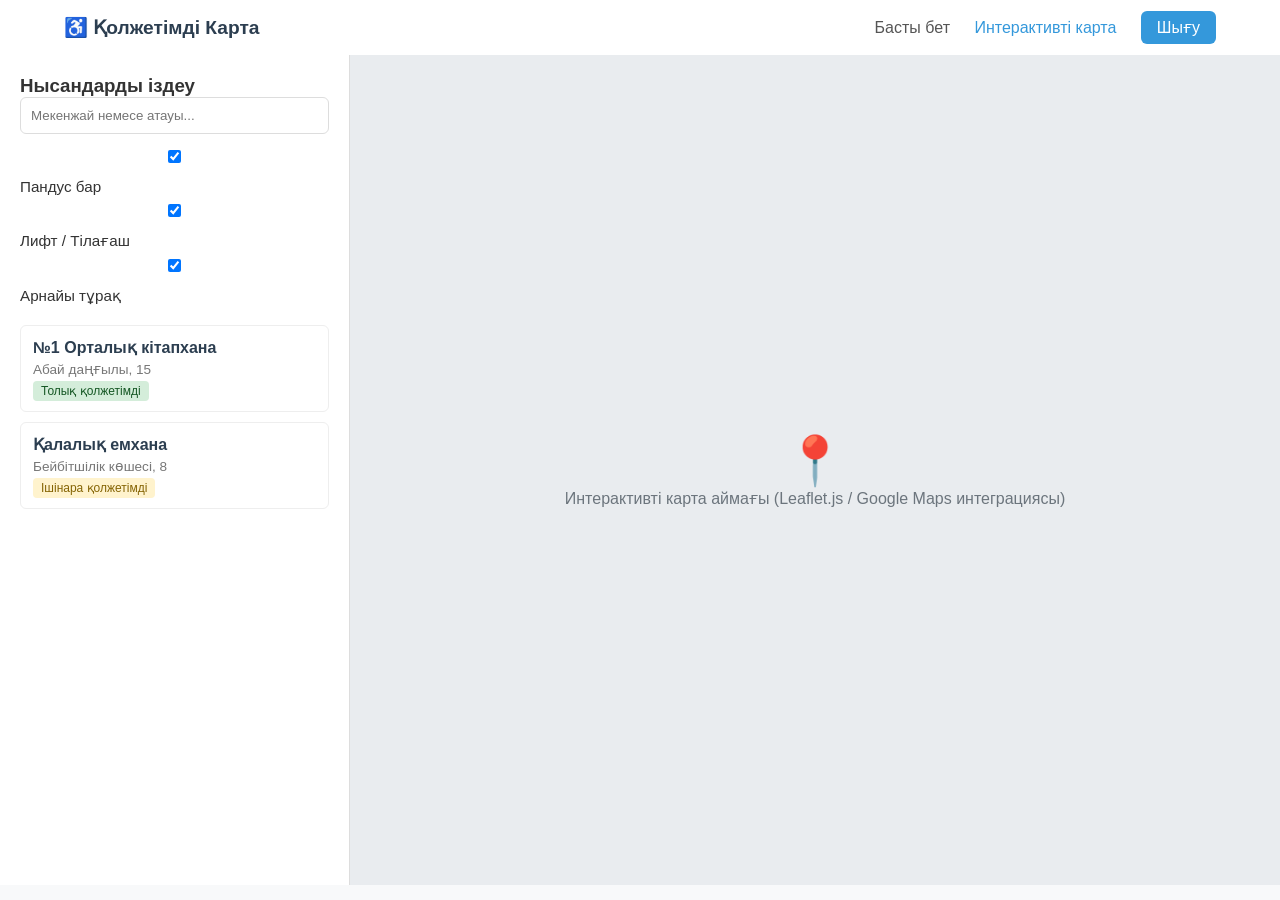
==== map.html @ b14cfa29 "Create map.html" ====
<!DOCTYPE html>
<html lang="kk">
<head>
    <meta charset="UTF-8">
    <meta name="viewport" content="width=device-width, initial-scale=1.0">
    <title>Интерактивті карта - Қолжетімді нысандар</title>
    <link rel="stylesheet" href="style.css">
</head>
<body>
    <header class="navbar">
        <div class="logo">♿ Қолжетімді Карта</div>
        <nav class="nav-links">
            <a href="index.php">Басты бет</a>
            <a href="map.php" class="active">Интерактивті карта</a>
            <a href="login.php" class="btn-login">Шығу</a>
        </nav>
    </header>

    <div class="app-container">
        <aside class="sidebar">
            <h3>Нысандарды іздеу</h3>
            <input type="text" id="searchInput" placeholder="Мекенжай немесе атауы..." onkeyup="filterLocations()">
            
            <div class="filters">
                <label><input type="checkbox" checked> Пандус бар</label>
                <label><input type="checkbox" checked> Лифт / Тілағаш</label>
                <label><input type="checkbox" checked> Арнайы тұрақ</label>
            </div>

            <div class="location-list">
                <div class="loc-item">
                    <h4>№1 Орталық кітапхана</h4>
                    <p>Абай даңғылы, 15</p>
                    <span class="badge accessible">Толық қолжетімді</span>
                </div>
                <div class="loc-item">
                    <h4>Қалалық емхана</h4>
                    <p>Бейбітшілік көшесі, 8</p>
                    <span class="badge partial">Ішінара қолжетімді</span>
                </div>
            </div>
        </aside>

        <main class="map-view">
            <div class="map-placeholder">
                <div class="map-pin">📍</div>
                <p>Интерактивті карта аймағы (Leaflet.js / Google Maps интеграциясы)</p>
            </div>
        </main>
    </div>

    <script src="script.js"></script>
</body>
</html>
---- style.css ----
* {
    margin: 0;
    padding: 0;
    box-sizing: border-box;
    font-family: 'Segoe UI', Tahoma, Geneva, Verdana, sans-serif;
}

body {
    background-color: #f8f9fa;
    color: #333;
}

.navbar {
    display: flex;
    justify-content: space-between;
    align-items: center;
    padding: 1rem 5%;
    background: #ffffff;
    box-shadow: 0 2px 5px rgba(0,0,0,0.05);
}

.logo {
    font-size: 1.2rem;
    font-weight: bold;
    color: #2c3e50;
}

.nav-links a {
    margin-left: 20px;
    text-decoration: none;
    color: #555;
    font-weight: 500;
}

.nav-links a.active, .nav-links a:hover {
    color: #3498db;
}

.btn-login, .btn-primary {
    background: #3498db;
    color: white !important;
    padding: 8px 16px;
    border-radius: 6px;
    transition: background 0.3s;
}

.btn-login:hover, .btn-primary:hover {
    background: #2980b9;
}

/* Hero Section */
.hero-section {
    display: flex;
    align-items: center;
    justify-content: space-between;
    padding: 5% 10%;
    min-height: 80vh;
    gap: 40px;
}

.hero-content h1 {
    font-size: 2.5rem;
    color: #2c3e50;
    margin-bottom: 20px;
}

.hero-content p {
    font-size: 1.1rem;
    color: #666;
    margin-bottom: 30px;
}

.hero-buttons {
    display: flex;
    gap: 15px;
}

.btn-secondary {
    border: 2px solid #3498db;
    color: #3498db;
    padding: 8px 16px;
    border-radius: 6px;
    text-decoration: none;
    font-weight: 500;
}

.hero-image {
    flex: 1;
    background: #e2e8f0;
    height: 300px;
    border-radius: 12px;
    display: flex;
    align-items: center;
    justify-content: center;
    font-weight: bold;
    color: #64748b;
}

/* Auth Pages */
.auth-body {
    display: flex;
    align-items: center;
    justify-content: center;
    height: 100vh;
    background: #f0f2f5;
}

.auth-box {
    background: white;
    padding: 40px;
    border-radius: 10px;
    box-shadow: 0 4px 12px rgba(0,0,0,0.1);
    width: 100%;
    max-width: 400px;
}

.auth-box h2 {
    margin-bottom: 20px;
    color: #2c3e50;
}

.input-group {
    margin-bottom: 15px;
}

.input-group label {
    display: block;
    margin-bottom: 5px;
    font-size: 0.9rem;
    color: #555;
}

.input-group input {
    width: 100%;
    padding: 10px;
    border: 1px solid #ddd;
    border-radius: 6px;
}

.full-width {
    width: 100%;
    border: none;
    cursor: pointer;
    padding: 10px;
    font-size: 1rem;
}

.auth-switch, .back-home {
    margin-top: 15px;
    font-size: 0.9rem;
    text-align: center;
}

/* Map Layout */
.app-container {
    display: flex;
    height: calc(100vh - 70px);
}

.sidebar {
    width: 350px;
    background: white;
    padding: 20px;
    border-right: 1px solid #ddd;
    overflow-y: auto;
}

.sidebar input {
    width: 100%;
    padding: 10px;
    border: 1px solid #ddd;
    border-radius: 6px;
    margin-bottom: 15px;
}

.filters {
    display: flex;
    flex-direction: column;
    gap: 8px;
    margin-bottom: 20px;
    font-size: 0.95rem;
}

.loc-item {
    padding: 12px;
    border: 1px solid #eee;
    border-radius: 6px;
    margin-bottom: 10px;
    cursor: pointer;
    transition: background 0.2s;
}

.loc-item:hover {
    background: #f8f9fa;
}

.loc-item h4 {
    font-size: 1rem;
    color: #2c3e50;
}

.loc-item p {
    font-size: 0.85rem;
    color: #777;
    margin: 4px 0;
}

.badge {
    font-size: 0.75rem;
    padding: 3px 8px;
    border-radius: 4px;
    font-weight: 500;
}

.badge.accessible {
    background: #d4edda;
    color: #155724;
}

.badge.partial {
    background: #fff3cd;
    color: #856404;
}

.map-view {
    flex: 1;
    background: #e9ecef;
    display: flex;
    align-items: center;
    justify-content: center;
}

.map-placeholder {
    text-align: center;
    color: #6c757d;
}

.map-pin {
    font-size: 3rem;
    animation: bounce 1.5s infinite;
}

@keyframes bounce {
    0%, 100% { transform: translateY(0); }
    50% { transform: translateY(-10px); }
}

/* Footer */
.footer {
    text-align: center;
    padding: 20px;
    background: #fff;
    border-top: 1px solid #ddd;
    font-size: 0.9rem;
    color: #666;
}

/* Responsive */
@media (max-width: 768px) {
    .hero-section {
        flex-direction: column;
        text-align: center;
    }
    .hero-buttons {
        justify-content: center;
    }
    .app-container {
        flex-direction: column;
    }
    .sidebar {
        width: 100%;
        height: 40vh;
    }
    .map-view {
        height: 60vh;
    }
}
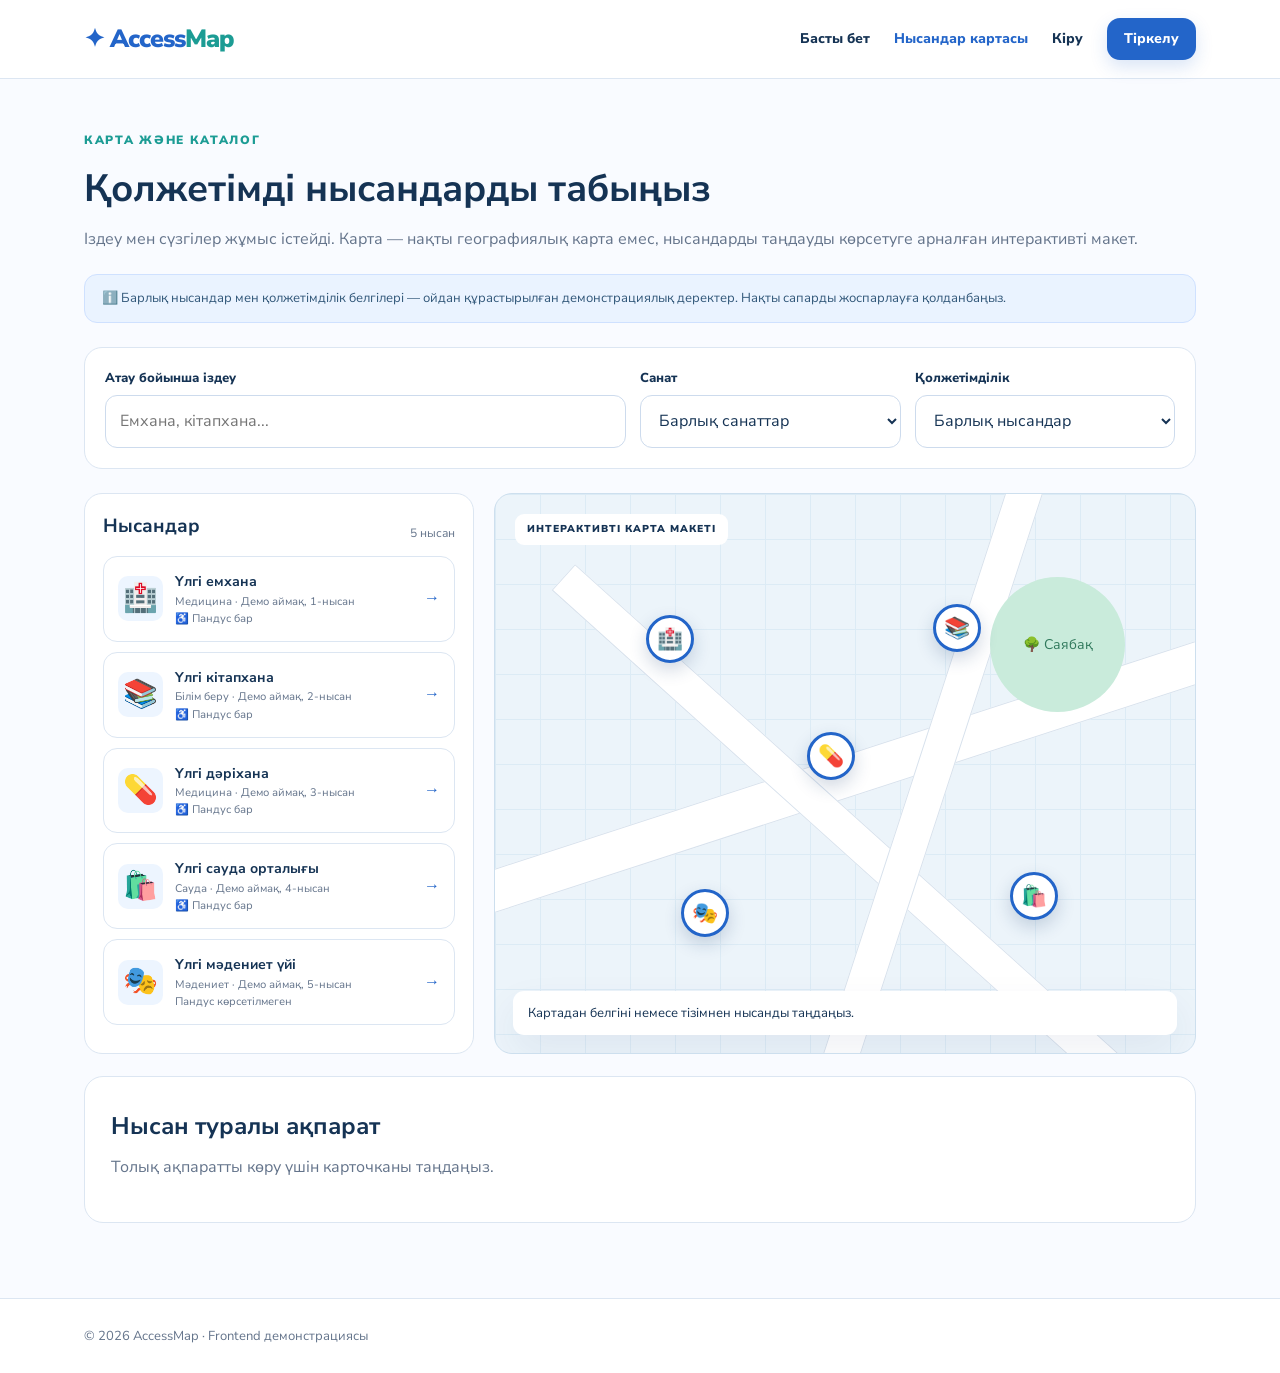
==== commit af41e15c: "Add files via upload" ====
--- a/map.html
+++ b/map.html
@@ -1,54 +1,19 @@
 <!DOCTYPE html>
 <html lang="kk">
-<head>
-    <meta charset="UTF-8">
-    <meta name="viewport" content="width=device-width, initial-scale=1.0">
-    <title>Интерактивті карта - Қолжетімді нысандар</title>
-    <link rel="stylesheet" href="style.css">
-</head>
+<head><meta charset="UTF-8"><meta name="viewport" content="width=device-width, initial-scale=1.0"><title>Нысандар картасы — AccessMap</title><link rel="stylesheet" href="style.css"></head>
 <body>
-    <header class="navbar">
-        <div class="logo">♿ Қолжетімді Карта</div>
-        <nav class="nav-links">
-            <a href="index.php">Басты бет</a>
-            <a href="map.php" class="active">Интерактивті карта</a>
-            <a href="login.php" class="btn-login">Шығу</a>
-        </nav>
-    </header>
-
-    <div class="app-container">
-        <aside class="sidebar">
-            <h3>Нысандарды іздеу</h3>
-            <input type="text" id="searchInput" placeholder="Мекенжай немесе атауы..." onkeyup="filterLocations()">
-            
-            <div class="filters">
-                <label><input type="checkbox" checked> Пандус бар</label>
-                <label><input type="checkbox" checked> Лифт / Тілағаш</label>
-                <label><input type="checkbox" checked> Арнайы тұрақ</label>
-            </div>
-
-            <div class="location-list">
-                <div class="loc-item">
-                    <h4>№1 Орталық кітапхана</h4>
-                    <p>Абай даңғылы, 15</p>
-                    <span class="badge accessible">Толық қолжетімді</span>
-                </div>
-                <div class="loc-item">
-                    <h4>Қалалық емхана</h4>
-                    <p>Бейбітшілік көшесі, 8</p>
-                    <span class="badge partial">Ішінара қолжетімді</span>
-                </div>
-            </div>
-        </aside>
-
-        <main class="map-view">
-            <div class="map-placeholder">
-                <div class="map-pin">📍</div>
-                <p>Интерактивті карта аймағы (Leaflet.js / Google Maps интеграциясы)</p>
-            </div>
-        </main>
+  <header class="header"><div class="container nav"><a class="logo" href="index.html">✦ Access<span>Map</span></a><nav class="links" id="navLinks"><a href="index.html">Басты бет</a><a class="active" href="map.html">Нысандар картасы</a><a href="login.html">Кіру</a><a class="button small" href="register.html">Тіркелу</a></nav><button class="menu" id="menuBtn" aria-label="Мәзірді ашу" aria-expanded="false">☰</button></div></header>
+  <main class="container map-page">
+    <span class="eyebrow">Карта және каталог</span><h1>Қолжетімді нысандарды табыңыз</h1><p class="muted">Іздеу мен сүзгілер жұмыс істейді. Карта — нақты географиялық карта емес, нысандарды таңдауды көрсетуге арналған интерактивті макет.</p>
+    <div class="notice">ℹ️ Барлық нысандар мен қолжетімділік белгілері — ойдан құрастырылған демонстрациялық деректер. Нақты сапарды жоспарлауға қолданбаңыз.</div>
+    <div class="search-bar"><div class="field"><label for="search">Атау бойынша іздеу</label><input id="search" type="search" placeholder="Емхана, кітапхана..."></div><div class="field"><label for="category">Санат</label><select id="category"><option value="all">Барлық санаттар</option><option value="Медицина">Медицина</option><option value="Білім беру">Білім беру</option><option value="Сауда">Сауда</option><option value="Мәдениет">Мәдениет</option></select></div><div class="field"><label for="feature">Қолжетімділік</label><select id="feature"><option value="all">Барлық нысандар</option><option value="ramp">Пандусы бар</option><option value="lift">Лифті бар</option><option value="parking">Арнайы тұрағы бар</option></select></div></div>
+    <div class="map-layout">
+      <section class="place-list"><div class="list-heading"><h2>Нысандар</h2><span id="resultCount"></span></div><div id="places"></div></section>
+      <section class="demo-map" aria-label="Демонстрациялық карта"><div class="map-label">ИНТЕРАКТИВТІ КАРТА МАКЕТІ</div><div class="map-road road-one"></div><div class="map-road road-two"></div><div class="map-road road-three"></div><div class="map-park">🌳 Саябақ</div><div id="mapPins"></div><div class="map-note" id="mapNote">Картадан белгіні немесе тізімнен нысанды таңдаңыз.</div></section>
     </div>
-
-    <script src="script.js"></script>
+    <section class="detail" id="detail"><h2>Нысан туралы ақпарат</h2><p class="muted">Толық ақпаратты көру үшін карточканы таңдаңыз.</p></section>
+  </main>
+  <footer class="footer"><div class="container">© 2026 AccessMap · Frontend демонстрациясы</div></footer>
+  <script src="data.js"></script><script src="app.js"></script>
 </body>
 </html>
--- a/style.css
+++ b/style.css
@@ -1,277 +1,11 @@
-* {
-    margin: 0;
-    padding: 0;
-    box-sizing: border-box;
-    font-family: 'Segoe UI', Tahoma, Geneva, Verdana, sans-serif;
-}
-
-body {
-    background-color: #f8f9fa;
-    color: #333;
-}
-
-.navbar {
-    display: flex;
-    justify-content: space-between;
-    align-items: center;
-    padding: 1rem 5%;
-    background: #ffffff;
-    box-shadow: 0 2px 5px rgba(0,0,0,0.05);
-}
-
-.logo {
-    font-size: 1.2rem;
-    font-weight: bold;
-    color: #2c3e50;
-}
-
-.nav-links a {
-    margin-left: 20px;
-    text-decoration: none;
-    color: #555;
-    font-weight: 500;
-}
-
-.nav-links a.active, .nav-links a:hover {
-    color: #3498db;
-}
-
-.btn-login, .btn-primary {
-    background: #3498db;
-    color: white !important;
-    padding: 8px 16px;
-    border-radius: 6px;
-    transition: background 0.3s;
-}
-
-.btn-login:hover, .btn-primary:hover {
-    background: #2980b9;
-}
-
-/* Hero Section */
-.hero-section {
-    display: flex;
-    align-items: center;
-    justify-content: space-between;
-    padding: 5% 10%;
-    min-height: 80vh;
-    gap: 40px;
-}
-
-.hero-content h1 {
-    font-size: 2.5rem;
-    color: #2c3e50;
-    margin-bottom: 20px;
-}
-
-.hero-content p {
-    font-size: 1.1rem;
-    color: #666;
-    margin-bottom: 30px;
-}
-
-.hero-buttons {
-    display: flex;
-    gap: 15px;
-}
-
-.btn-secondary {
-    border: 2px solid #3498db;
-    color: #3498db;
-    padding: 8px 16px;
-    border-radius: 6px;
-    text-decoration: none;
-    font-weight: 500;
-}
-
-.hero-image {
-    flex: 1;
-    background: #e2e8f0;
-    height: 300px;
-    border-radius: 12px;
-    display: flex;
-    align-items: center;
-    justify-content: center;
-    font-weight: bold;
-    color: #64748b;
-}
-
-/* Auth Pages */
-.auth-body {
-    display: flex;
-    align-items: center;
-    justify-content: center;
-    height: 100vh;
-    background: #f0f2f5;
-}
-
-.auth-box {
-    background: white;
-    padding: 40px;
-    border-radius: 10px;
-    box-shadow: 0 4px 12px rgba(0,0,0,0.1);
-    width: 100%;
-    max-width: 400px;
-}
-
-.auth-box h2 {
-    margin-bottom: 20px;
-    color: #2c3e50;
-}
-
-.input-group {
-    margin-bottom: 15px;
-}
-
-.input-group label {
-    display: block;
-    margin-bottom: 5px;
-    font-size: 0.9rem;
-    color: #555;
-}
-
-.input-group input {
-    width: 100%;
-    padding: 10px;
-    border: 1px solid #ddd;
-    border-radius: 6px;
-}
-
-.full-width {
-    width: 100%;
-    border: none;
-    cursor: pointer;
-    padding: 10px;
-    font-size: 1rem;
-}
-
-.auth-switch, .back-home {
-    margin-top: 15px;
-    font-size: 0.9rem;
-    text-align: center;
-}
-
-/* Map Layout */
-.app-container {
-    display: flex;
-    height: calc(100vh - 70px);
-}
-
-.sidebar {
-    width: 350px;
-    background: white;
-    padding: 20px;
-    border-right: 1px solid #ddd;
-    overflow-y: auto;
-}
-
-.sidebar input {
-    width: 100%;
-    padding: 10px;
-    border: 1px solid #ddd;
-    border-radius: 6px;
-    margin-bottom: 15px;
-}
-
-.filters {
-    display: flex;
-    flex-direction: column;
-    gap: 8px;
-    margin-bottom: 20px;
-    font-size: 0.95rem;
-}
-
-.loc-item {
-    padding: 12px;
-    border: 1px solid #eee;
-    border-radius: 6px;
-    margin-bottom: 10px;
-    cursor: pointer;
-    transition: background 0.2s;
-}
-
-.loc-item:hover {
-    background: #f8f9fa;
-}
-
-.loc-item h4 {
-    font-size: 1rem;
-    color: #2c3e50;
-}
-
-.loc-item p {
-    font-size: 0.85rem;
-    color: #777;
-    margin: 4px 0;
-}
-
-.badge {
-    font-size: 0.75rem;
-    padding: 3px 8px;
-    border-radius: 4px;
-    font-weight: 500;
-}
-
-.badge.accessible {
-    background: #d4edda;
-    color: #155724;
-}
-
-.badge.partial {
-    background: #fff3cd;
-    color: #856404;
-}
-
-.map-view {
-    flex: 1;
-    background: #e9ecef;
-    display: flex;
-    align-items: center;
-    justify-content: center;
-}
-
-.map-placeholder {
-    text-align: center;
-    color: #6c757d;
-}
-
-.map-pin {
-    font-size: 3rem;
-    animation: bounce 1.5s infinite;
-}
-
-@keyframes bounce {
-    0%, 100% { transform: translateY(0); }
-    50% { transform: translateY(-10px); }
-}
-
-/* Footer */
-.footer {
-    text-align: center;
-    padding: 20px;
-    background: #fff;
-    border-top: 1px solid #ddd;
-    font-size: 0.9rem;
-    color: #666;
-}
-
-/* Responsive */
-@media (max-width: 768px) {
-    .hero-section {
-        flex-direction: column;
-        text-align: center;
-    }
-    .hero-buttons {
-        justify-content: center;
-    }
-    .app-container {
-        flex-direction: column;
-    }
-    .sidebar {
-        width: 100%;
-        height: 40vh;
-    }
-    .map-view {
-        height: 60vh;
-    }
-}
+@import url('https://fonts.googleapis.com/css2?family=Nunito+Sans:wght@400;600;700;800;900&display=swap');
+:root{--navy:#153354;--blue:#2365c9;--pale:#eef5ff;--teal:#1c9c94;--muted:#64748b;--line:#dce6f2;--white:#fff;--shadow:0 16px 38px #173c6c12}
+*{box-sizing:border-box}body{margin:0;font-family:'Nunito Sans',Arial,sans-serif;color:var(--navy);background:#f9fbff;line-height:1.55}a{text-decoration:none;color:inherit}button,input,select{font:inherit}button{cursor:pointer}.container{max-width:1160px;padding:0 24px;margin:auto}
+.header{background:white;border-bottom:1px solid var(--line);position:sticky;top:0;z-index:50}.nav{height:78px;display:flex;align-items:center;justify-content:space-between;gap:20px}.logo{font-size:25px;font-weight:900;color:var(--blue);letter-spacing:-1px}.logo span{color:var(--teal)}.links{display:flex;align-items:center;gap:24px}.links>a{font-size:14px;font-weight:800}.links>a.active,.links>a:hover{color:var(--blue)}.button{display:inline-flex;align-items:center;justify-content:center;background:var(--blue);color:white!important;border:none;border-radius:13px;padding:13px 21px;font-weight:800;box-shadow:0 7px 17px #2365c92b}.button:hover{background:#174d9d}.button.small{padding:10px 17px}.button.ghost{background:white;color:var(--blue)!important;border:1px solid var(--line);box-shadow:none}.button.full{width:100%}.menu{display:none;background:none;border:0;font-size:27px}
+.hero{background:linear-gradient(120deg,#edf5ff,#f7fbff 70%);padding:78px 0}.hero-grid{display:grid;grid-template-columns:1.08fr .92fr;gap:55px;align-items:center}.eyebrow{font-size:12px;font-weight:900;letter-spacing:1.7px;text-transform:uppercase;color:var(--teal)}h1,h2,h3,p{margin-top:0}.hero h1{font-size:clamp(37px,4.4vw,60px);letter-spacing:-2px;line-height:1.13;margin:18px 0}.hero h1 em{font-style:normal;color:var(--blue)}.hero p{font-size:17px;color:#53667c}.actions{display:flex;gap:12px;flex-wrap:wrap;margin:25px 0}.hint{font-size:12px!important;color:#7c8da2!important}.hero-art{min-height:385px;background:linear-gradient(135deg,#cfe5ff,#caefea);border-radius:30px;display:grid;place-items:center;position:relative;box-shadow:var(--shadow)}.illustration{font-size:170px;filter:drop-shadow(0 15px 10px #15335424)}.bubble{position:absolute;background:white;padding:10px 15px;border-radius:14px;font-size:13px;font-weight:900;box-shadow:var(--shadow)}.b1{top:42px;left:25px}.b2{right:18px;top:125px}.b3{bottom:35px;left:55px}
+.section{padding:70px 0}.section-heading{text-align:center;margin-bottom:30px}.section-heading h2{font-size:34px;margin:8px 0}.features{display:grid;grid-template-columns:repeat(3,1fr);gap:20px}.feature{background:white;border:1px solid var(--line);padding:28px;border-radius:20px;box-shadow:var(--shadow)}.feature-icon{font-size:35px;background:var(--pale);border-radius:15px;width:66px;height:66px;display:grid;place-items:center}.feature h3{margin:18px 0 8px}.feature p,.split-panel p,.muted{color:var(--muted)}.tinted{background:#edf5ff}.split-panel{display:grid;grid-template-columns:1.1fr .9fr;gap:25px;align-items:center}.split-panel h2{font-size:36px;margin:12px 0}.info-art{font-size:75px;text-align:center;background:white;border-radius:28px;padding:65px 20px}.footer{padding:27px 0;background:white;border-top:1px solid var(--line);font-size:13px;color:var(--muted)}
+.auth-section{min-height:calc(100vh - 145px);padding:55px 20px;display:grid;place-items:center;background:radial-gradient(circle at 10% 20%,#dfeeff,transparent 45%),#f9fbff}.auth-card{width:100%;max-width:470px;background:white;padding:37px;border-radius:25px;box-shadow:var(--shadow);border:1px solid var(--line)}.auth-card h1{font-size:31px;margin:10px 0}.auth-card>p{color:var(--muted);font-size:14px}.form{display:grid;gap:10px;margin-top:22px}.form label,.field label{font-size:13px;font-weight:800}.form input,.field input,.field select{padding:13px 14px;border:1px solid #cddbed;border-radius:12px;outline:none;background:white;min-width:0;width:100%;color:var(--navy)}.form input:focus,.field input:focus,.field select:focus{border-color:var(--blue);box-shadow:0 0 0 3px #2365c91c}.form .button{margin-top:11px}.form-message{min-height:0;font-size:13px;margin:5px 0}.form-message.success{padding:12px;background:#e7f8ed;color:#176947;border-radius:10px}.form-message.error{padding:12px;background:#fff0ef;color:#b42318;border-radius:10px}.auth-bottom{text-align:center;margin:18px 0}.auth-bottom a{color:var(--blue);font-weight:800}
+.map-page{padding-top:48px;padding-bottom:75px}.map-page>h1{font-size:38px;margin:8px 0}.notice{background:#eaf3ff;border:1px solid #cfe1ff;padding:13px 17px;color:#315779;font-size:13px;border-radius:13px;margin:23px 0}.search-bar{display:grid;grid-template-columns:2fr 1fr 1fr;gap:14px;background:white;border:1px solid var(--line);padding:20px;border-radius:18px;margin:24px 0}.field{display:grid;gap:7px}.map-layout{display:grid;grid-template-columns:390px 1fr;gap:20px;align-items:stretch}.place-list{border-radius:18px;border:1px solid var(--line);padding:18px;background:white}.list-heading{display:flex;align-items:center;justify-content:space-between}.list-heading h2{font-size:19px;margin:0 0 15px}.list-heading span{font-size:12px;color:var(--muted)}.place-card{width:100%;display:flex;text-align:left;align-items:center;gap:12px;background:white;border:1px solid var(--line);padding:14px;border-radius:14px;margin-bottom:10px;color:var(--navy)}.place-card:hover,.place-card.selected{border-color:var(--blue);background:#eef5ff}.place-icon{font-size:28px;width:45px;height:45px;display:grid;place-items:center;background:#edf5ff;border-radius:10px;flex-shrink:0}.place-card strong{display:block;font-size:14px}.place-card small{display:block;font-size:11px;color:var(--muted)}.arrow{margin-left:auto;color:var(--blue)}.empty{padding:35px 10px;color:var(--muted)}
+.demo-map{min-height:535px;border-radius:18px;border:1px solid #cddfee;background:linear-gradient(90deg,#dcebf5 1px,transparent 1px),linear-gradient(#dcebf5 1px,transparent 1px),#ecf4fa;background-size:45px 45px;position:relative;overflow:hidden}.map-label{position:absolute;top:20px;left:20px;z-index:2;background:white;padding:8px 12px;border-radius:9px;font-size:10px;font-weight:900;letter-spacing:1px}.map-road{position:absolute;background:#fff;border:1px solid #d8e2ed;transform-origin:center}.road-one{width:120%;height:42px;top:47%;left:-10%;transform:rotate(-18deg)}.road-two{width:115%;height:35px;top:60%;left:-5%;transform:rotate(42deg)}.road-three{height:120%;width:36px;top:-10%;left:60%;transform:rotate(18deg)}.map-park{position:absolute;right:10%;top:15%;border-radius:50%;width:135px;height:135px;background:#c9ebdb;display:grid;place-items:center;font-size:14px;color:#30795c}.map-pin{position:absolute;transform:translate(-50%,-50%);width:48px;height:48px;border-radius:50%;background:white;border:3px solid var(--blue);box-shadow:0 7px 18px #173c6c33;font-size:21px;z-index:4}.map-pin.selected,.map-pin:hover{background:#ddecff;transform:translate(-50%,-50%) scale(1.12)}.map-note{position:absolute;bottom:18px;left:18px;right:18px;background:white;padding:12px 15px;border-radius:11px;font-size:13px;z-index:5;box-shadow:var(--shadow)}.detail{margin-top:22px;background:white;border:1px solid var(--line);border-radius:19px;padding:26px}.detail h2{margin:5px 0 10px}.tags{display:flex;flex-wrap:wrap;gap:8px}.tags span{background:#e7f3ff;border-radius:9px;padding:7px 11px;color:#245587;font-size:13px;font-weight:700}
+@media(max-width:900px){.map-layout{grid-template-columns:1fr}.demo-map{min-height:440px}.hero-grid,.split-panel{grid-template-columns:1fr}.hero-art{min-height:280px}.features{grid-template-columns:1fr}.search-bar{grid-template-columns:1fr 1fr}.search-bar .field:first-child{grid-column:1/-1}}
+@media(max-width:650px){.container{padding:0 16px}.nav{height:68px}.menu{display:block}.links{display:none;position:absolute;top:68px;left:0;right:0;background:white;padding:20px;box-shadow:var(--shadow);flex-direction:column;align-items:stretch}.links.open{display:flex}.hero{padding:48px 0}.hero h1{letter-spacing:-1px}.hero-art{min-height:230px}.illustration{font-size:110px}.bubble{font-size:10px}.section{padding:45px 0}.section-heading h2,.split-panel h2{font-size:28px}.info-art{font-size:45px;padding:35px 15px}.auth-card{padding:25px}.map-page>h1{font-size:30px}.search-bar{grid-template-columns:1fr}.search-bar .field:first-child{grid-column:auto}.map-pin{width:43px;height:43px}}
